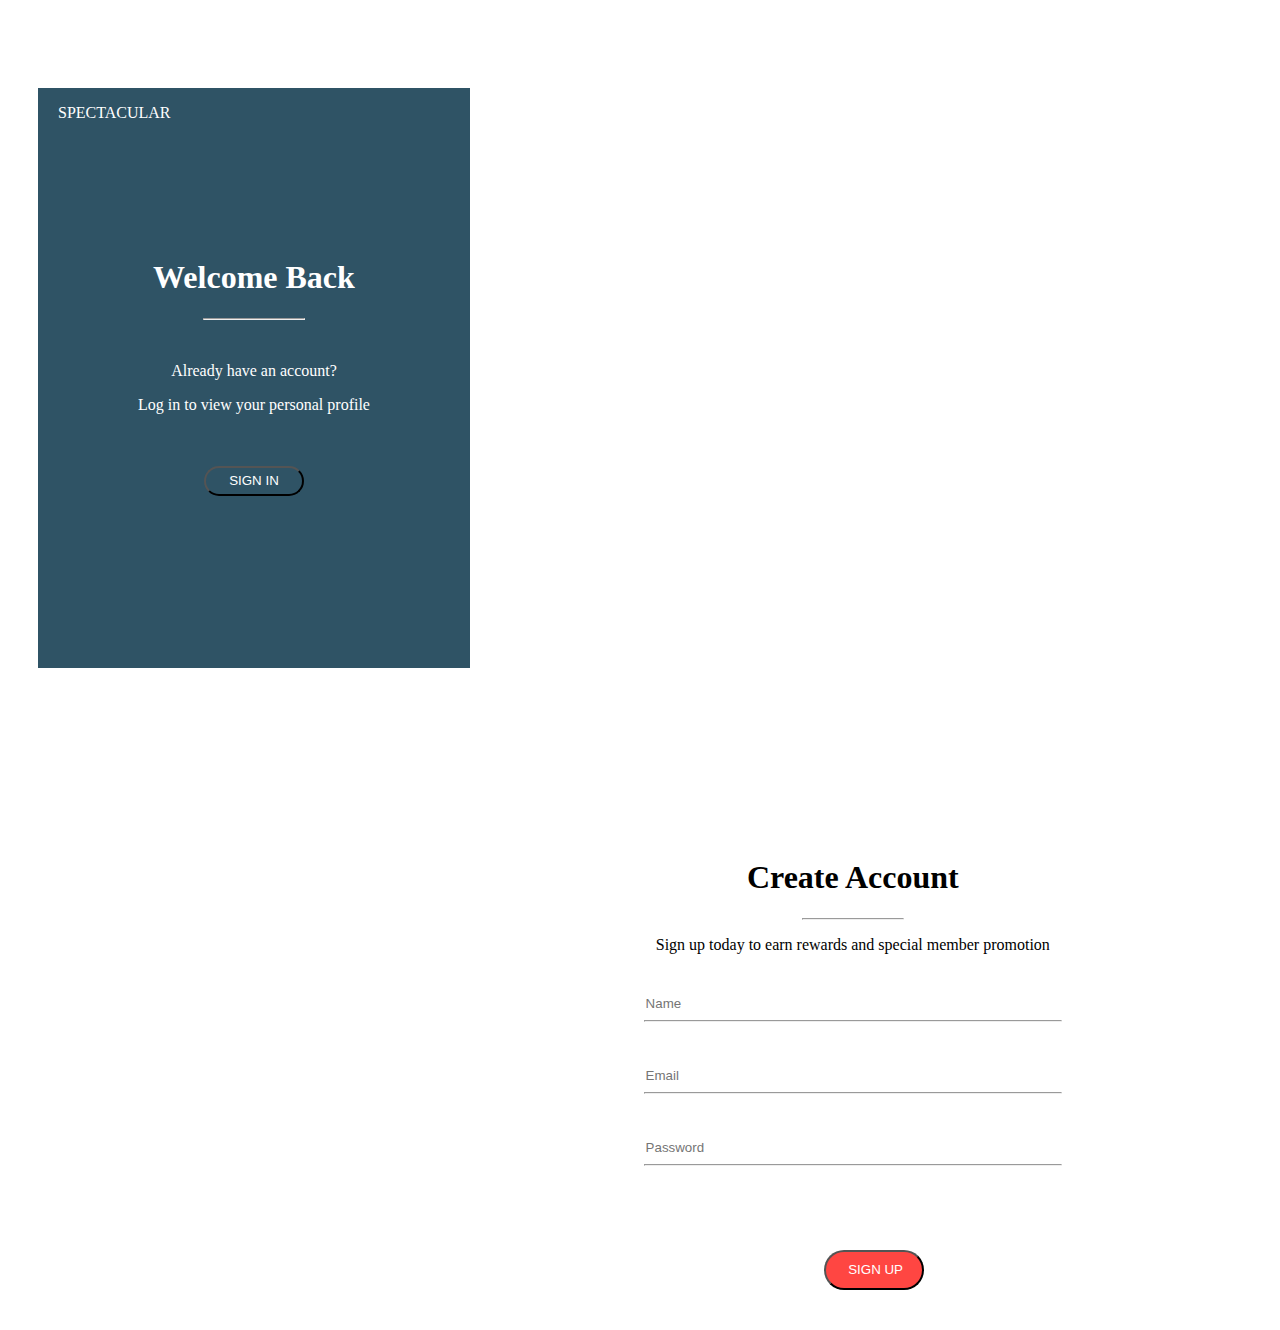
==== sign_up_page.html @ 86aee402 "Merge pull request #2 from Eloagbawe/login_reg" ====
<!DOCTYPE html>
<html lang="en">
<head>
    <meta charset="UTF-8">
    <meta name="viewport" content="width=device-width, initial-scale=1.0">
    <meta http-equiv="X-UA-Compatible" content="ie=edge">
    <title>Sign up</title>
    <link rel="stylesheet" type="text/css" href="signup_page.css">
</head>
<body>
    <header></header>
    <div class="welcomeback">
        <div class="logodiv">
            <p>SPECTACULAR</p>
        </div>
        <div class="signin">
            <h1>Welcome Back</h1><hr>
            <br>
            <p>Already have an account?</p>
            <p>Log in to view your personal profile</p>
            <br>
            <br>
            <button id="signinbtn" type="submit">SIGN IN</button>
        </div>

    </div>
    <div class="signup">
        <div class="createaccount">
        <h1>Create Account</h1><hr>
        <p>Sign up today to earn rewards and special member promotion</p>
        </div>
        <form>
            <div class="input">
            <input type="text" class="inputfield" name="name" placeholder="Name"/><hr>
            <br>
            <br>
            <input type="email" class="inputfield" name="email" placeholder="Email"/><hr>
            <br>
            <br>
            <input type="password" class="inputfield" name="password" placeholder="Password"/><hr>
            <br>
            <br>
            </div>
            <button id="signupbtn" type="submit">SIGN UP</button>
    </form>
    </div>
    <div id="clear"></div>
    <footer></footer>
</body>
</html>
---- signup_page.css ----
.welcomeback{
    float:left;
    background-color: #2F5365;
    height:580px;
    margin: 80px 0 30px 30px;
    color:#FFFFFF;
}
.signin{
    text-align: center;
    padding: 100px;
}
.signin hr{
    width:100px;
}
.logodiv{
    padding-left:20px;
}
#signinbtn{
    border-top-left-radius: 15px;
    border-bottom-left-radius: 15px;
    border-top-right-radius: 15px;
    border-bottom-right-radius: 15px;
    background-color: #2F5365;
    height:30px;
    width:100px;
    color:#FFFFFF; 
}
.signup{
    float:right;
    margin:80px 30px 30px 0;
    width:60%;
    padding:60px 10px 10px 10px;
}
.input{
    text-align:left;
    margin:20px;
    padding: 20px 150px; 50px 150px;
}
.inputfield{
    border-style:none;
}
.createaccount{
    text-align:center;
}
.createaccount hr{
    width:100px;
}
#signupbtn{
    margin-left:350px;
    border-top-left-radius: 20px;
    border-bottom-left-radius: 20px;
    border-top-right-radius: 20px;
    border-bottom-right-radius: 20px;
    background-color: #FF4642;
    color:#FFFFFF;
    height:40px;
    width:100px;
    padding:6px 6px 6px 10px;
}
.clear{
    clear:both;
}
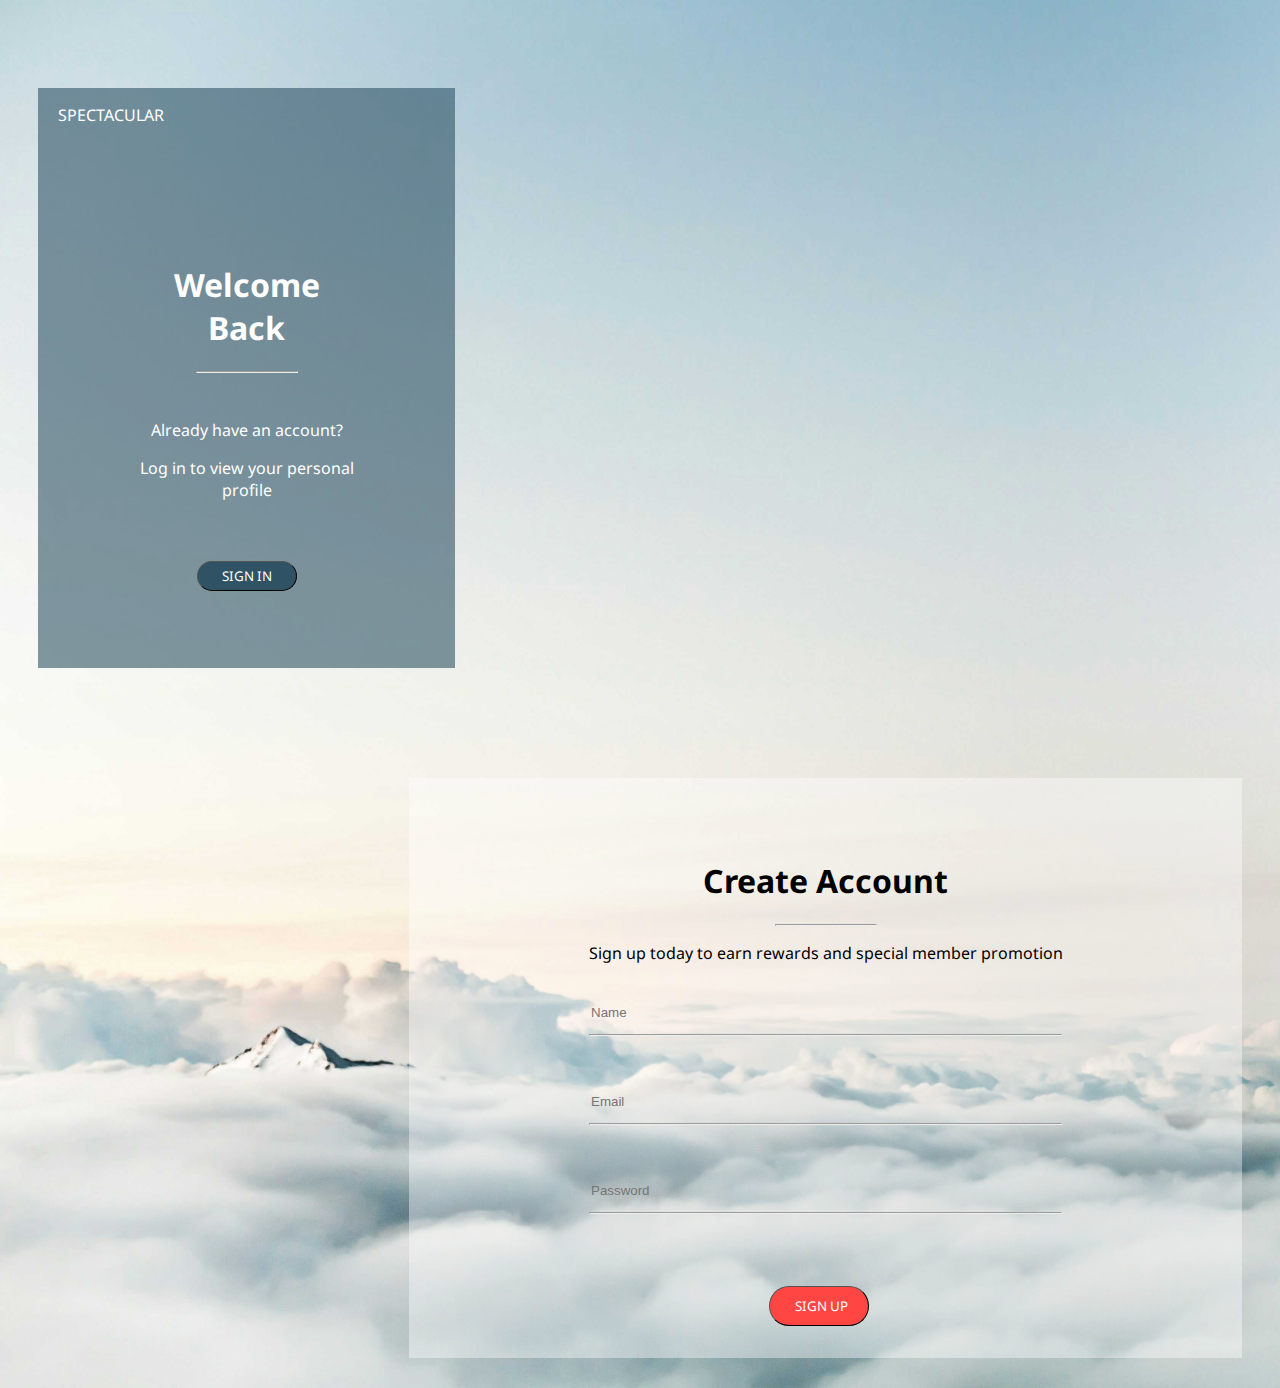
==== commit 68b941e8: "Merge pull request #5 from Eloagbawe/login_reg" ====
--- a/sign_up_page.html
+++ b/sign_up_page.html
@@ -6,6 +6,7 @@
     <meta http-equiv="X-UA-Compatible" content="ie=edge">
     <title>Sign up</title>
     <link rel="stylesheet" type="text/css" href="signup_page.css">
+    <link href="https://fonts.googleapis.com/css?family=Noto+Sans&display=swap" rel="stylesheet">
 </head>
 <body>
     <header></header>
--- a/signup_page.css
+++ b/signup_page.css
@@ -1,9 +1,10 @@
 .welcomeback{
     float:left;
-    background-color: #2F5365;
+    background-color: rgb(47, 83, 101, 0.6);
     height:580px;
     margin: 80px 0 30px 30px;
     color:#FFFFFF;
+    width:33%;
 }
 .signin{
     text-align: center;
@@ -23,21 +24,28 @@
     background-color: #2F5365;
     height:30px;
     width:100px;
-    color:#FFFFFF; 
+    color:#FFFFFF;
+    border-width: 0.1px;
+    font-family:"Noto Sans";
 }
 .signup{
     float:right;
     margin:80px 30px 30px 0;
-    width:60%;
+    width:813px;
+    height: 510px;
     padding:60px 10px 10px 10px;
+    background-color: rgb(255, 255, 255,0.4);
 }
 .input{
     text-align:left;
     margin:20px;
-    padding: 20px 150px; 50px 150px;
+    padding: 15px 150px 0px 150px;
 }
 .inputfield{
     border-style:none;
+    background-color: transparent;
+    height:25px;
+    width:200px;
 }
 .createaccount{
     text-align:center;
@@ -56,7 +64,14 @@
     height:40px;
     width:100px;
     padding:6px 6px 6px 10px;
+    border-width:0.1px;
+    font-family: "Noto Sans";
 }
 .clear{
     clear:both;
+}
+body{
+    font-family:"Noto Sans";
+    background-image: url(img1.jpg);
+    background-size: cover;
 }